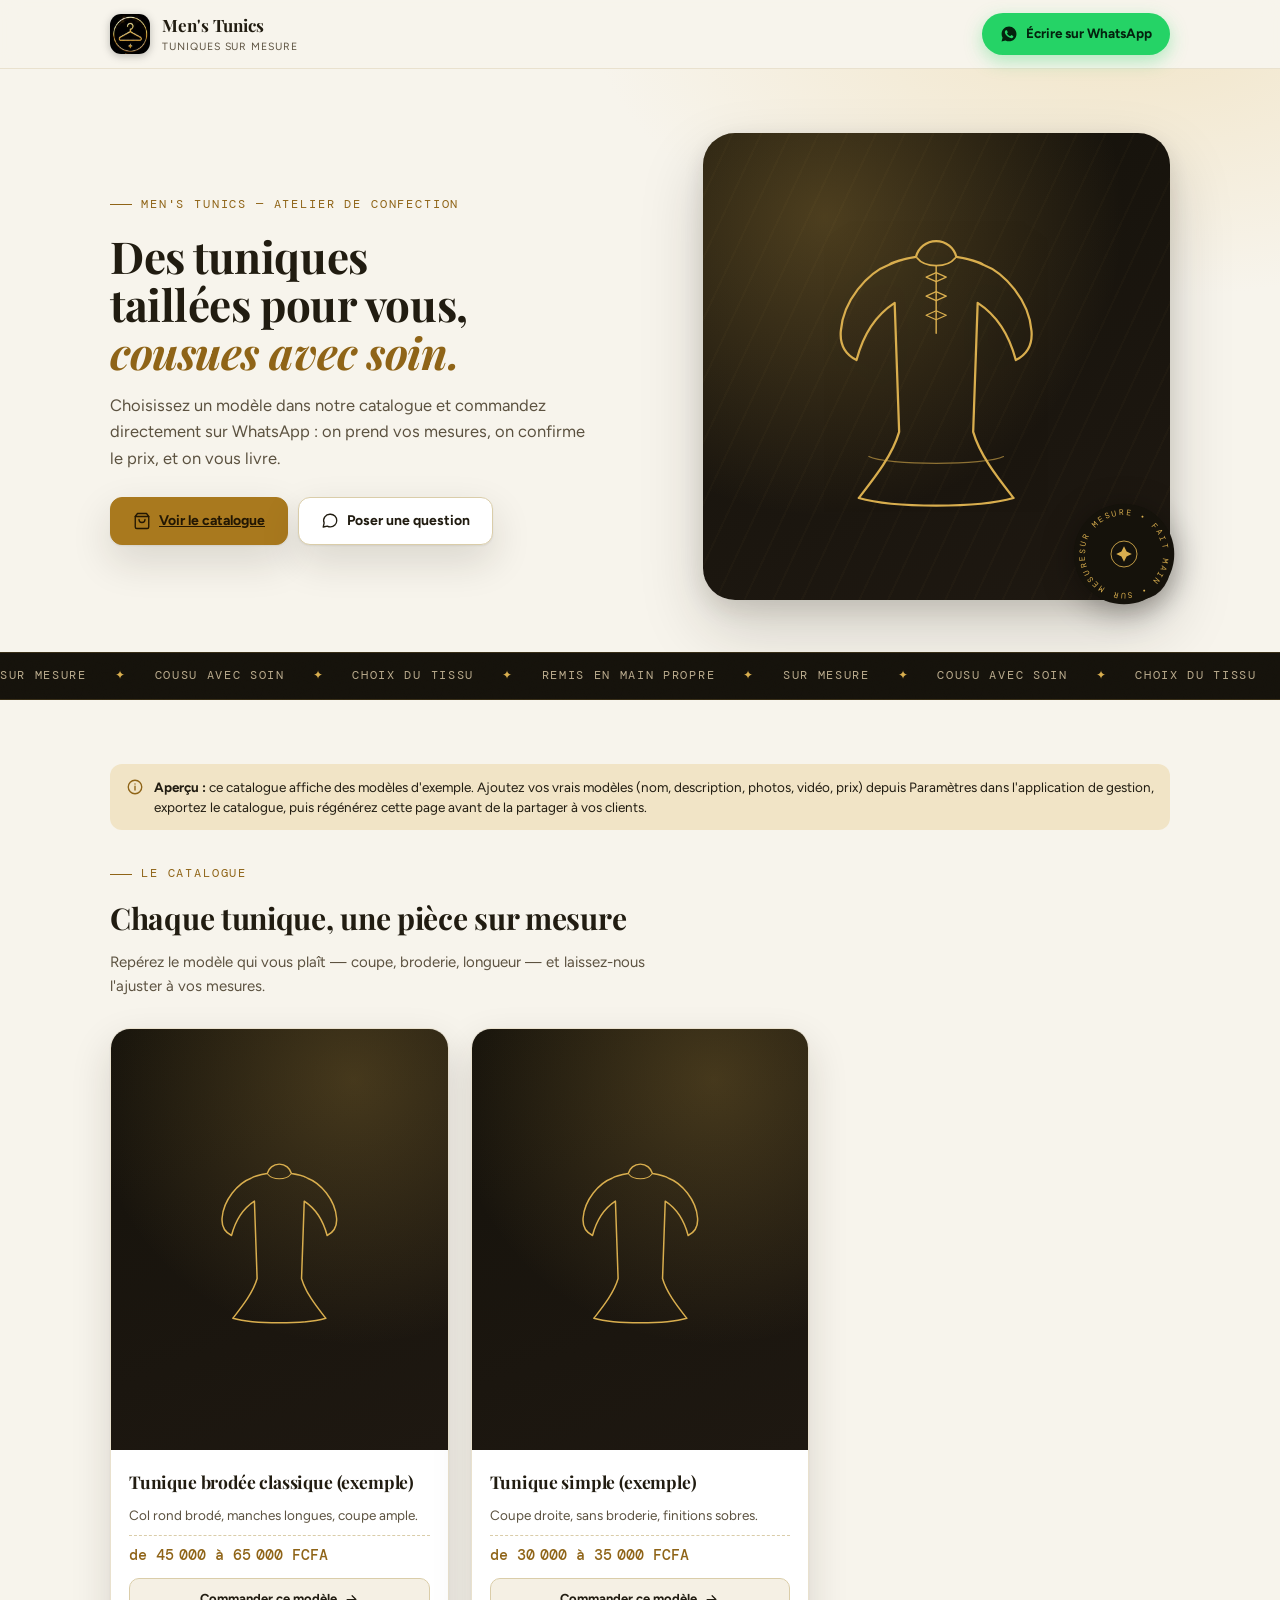
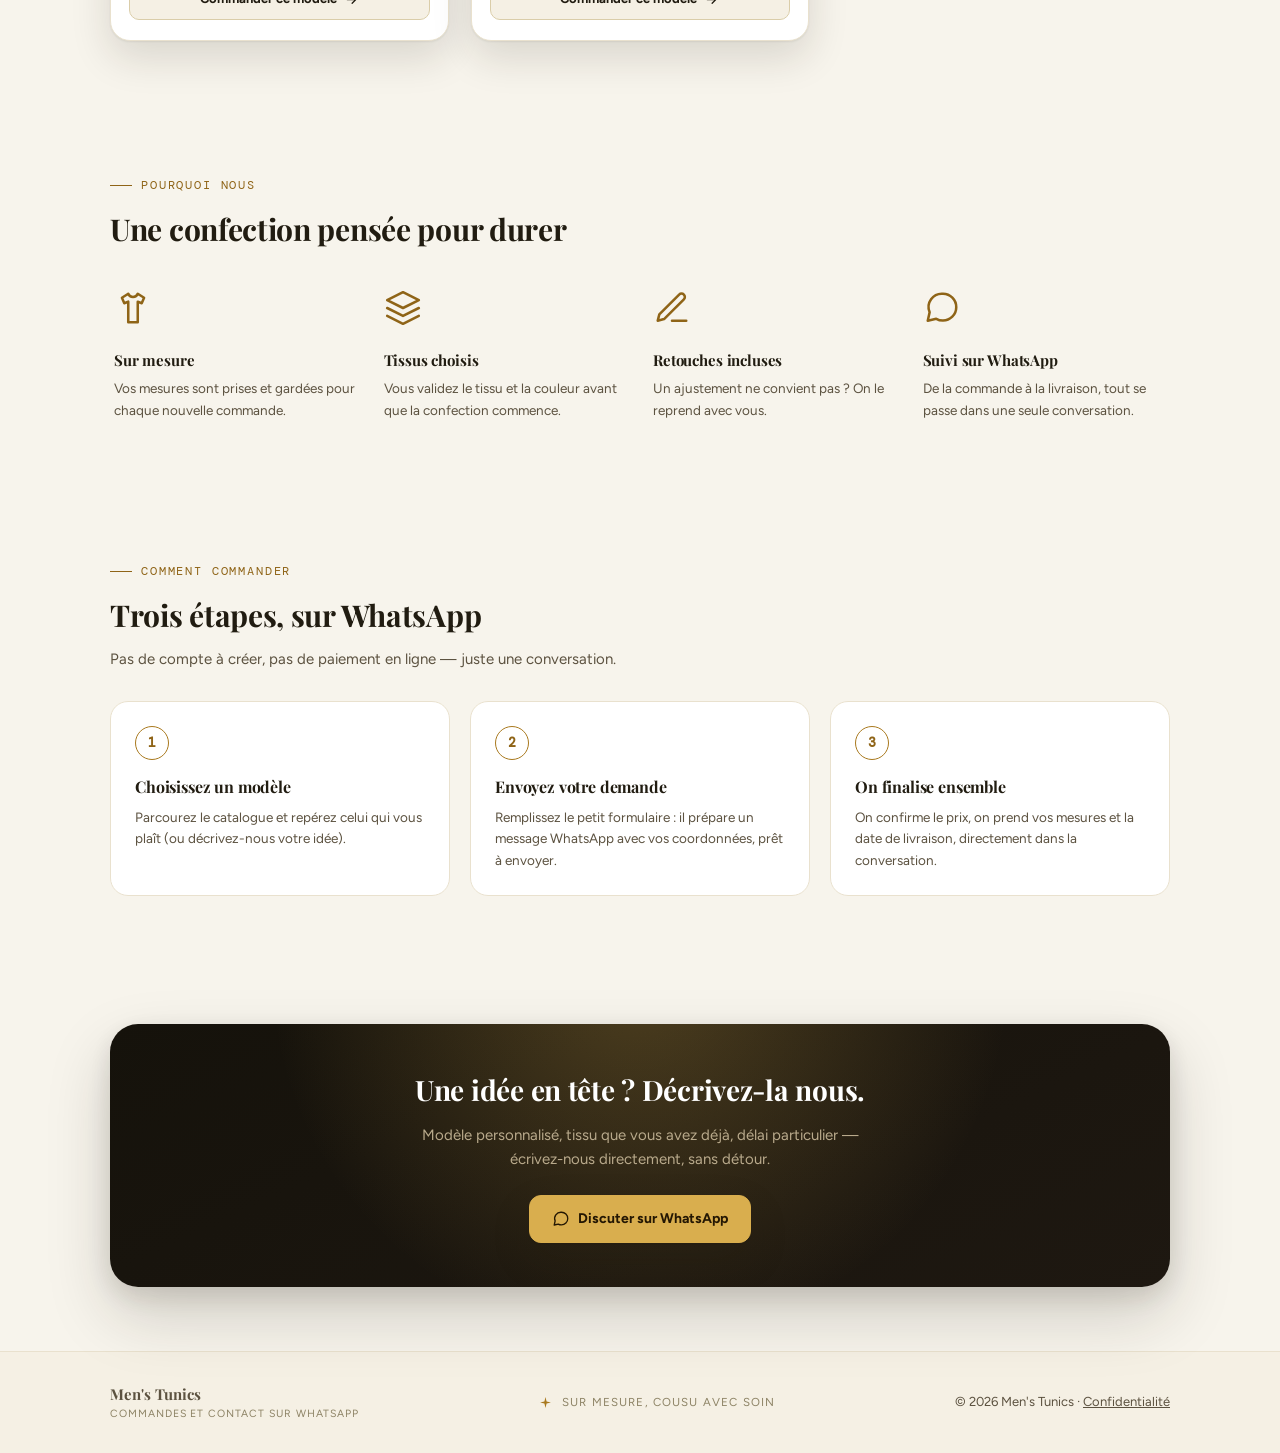
==== index.html @ 05b3367c "Add files via upload" ====
<!doctype html>
<html lang="fr">
<head>
<meta charset="utf-8">
<meta name="viewport" content="width=device-width,initial-scale=1,viewport-fit=cover">
<meta name="color-scheme" content="light dark">
<title>Boutique Men's Tunics</title>
<meta name="description" content="Catalogue de tuniques sur mesure — commandez directement sur WhatsApp.">
<link rel="icon" href="logo.png">
<link rel="preconnect" href="https://fonts.googleapis.com">
<link rel="preconnect" href="https://fonts.gstatic.com" crossorigin>
<link rel="stylesheet" href="https://fonts.googleapis.com/css2?family=DM+Mono:wght@400;500&family=Figtree:wght@400;500;600;700&family=Playfair+Display:ital,wght@0,600;0,700;1,600&display=swap">
<meta name="theme-color" content="#15120B">
<style>
:root{
  --bg:#F7F4EC; --surface:#FFFFFF; --surface-2:#F5F0E4; --ink:#211C11; --ink-2:#5C5240; --ink-3:#8C8264;
  --line:#E9E1CE; --line-2:#DACDA9;
  --dark:#15120B; --dark-2:#1E1811; --dark-ink:#B9AA8C; --dark-strong:#FFFFFF;
  --accent:#A9791E; --accent-hover:#8F6417; --on-accent:#231703; --accent-soft:#F1E4C6; --gold:#D9AE4E;
  --good-bg:#E5F4E5; --good-ink:#116b11;
  --wa:#25D366; --wa-ink:#0b3d17;
  --shadow:0 1px 2px rgba(33,28,17,.07),0 16px 40px rgba(33,28,17,.14);
  --shadow-lg:0 8px 24px rgba(33,28,17,.12),0 28px 64px rgba(33,28,17,.18);
  --scrim:rgba(21,18,11,.55);
  --mono:"DM Mono",ui-monospace,SFMono-Regular,Menlo,Consolas,monospace;
  --serif:"Playfair Display",Georgia,"Times New Roman",serif;
  color-scheme:light;
}
@media (prefers-color-scheme:dark){
  :root:not([data-theme="light"]){
    --bg:#14110A; --surface:#1E1910; --surface-2:#261F13; --ink:#F5EFDF; --ink-2:#C9BEA0; --ink-3:#948A6A;
    --line:#342B18; --line-2:#453A20; --dark-2:#0E0B06;
    --accent:#D9AE4E; --accent-hover:#E6BE66; --on-accent:#241703; --accent-soft:rgba(217,174,78,.16);
    --good-bg:rgba(17,163,17,.18); --good-ink:#7fdc7f;
    --shadow:0 1px 2px rgba(0,0,0,.4),0 16px 40px rgba(0,0,0,.5);
    --shadow-lg:0 8px 24px rgba(0,0,0,.45),0 32px 72px rgba(0,0,0,.6);
    --scrim:rgba(4,3,1,.66);
    color-scheme:dark;
  }
}
:root[data-theme="dark"]{
  --bg:#14110A; --surface:#1E1910; --surface-2:#261F13; --ink:#F5EFDF; --ink-2:#C9BEA0; --ink-3:#948A6A;
  --line:#342B18; --line-2:#453A20; --dark-2:#0E0B06;
  --accent:#D9AE4E; --accent-hover:#E6BE66; --on-accent:#241703; --accent-soft:rgba(217,174,78,.16);
  --good-bg:rgba(17,163,17,.18); --good-ink:#7fdc7f;
  --shadow:0 1px 2px rgba(0,0,0,.4),0 16px 40px rgba(0,0,0,.5);
  --shadow-lg:0 8px 24px rgba(0,0,0,.45),0 32px 72px rgba(0,0,0,.6);
  --scrim:rgba(4,3,1,.66);
  color-scheme:dark;
}
*{box-sizing:border-box}
html{scroll-behavior:smooth}
body{margin:0;background:var(--bg);color:var(--ink);font:400 15px/1.6 "Figtree",system-ui,-apple-system,"Segoe UI",sans-serif;-webkit-font-smoothing:antialiased;position:relative}
h1,h2,h3{font-family:var(--serif);text-wrap:balance;margin:0;letter-spacing:-.01em}
p{margin:0}
em{font-style:italic;color:var(--accent-hover)}
.num{font-variant-numeric:tabular-nums}
button{font:inherit;cursor:pointer;color:inherit}
img{max-width:100%;display:block}
a{color:inherit}
:focus-visible{outline:2px solid var(--accent);outline-offset:2px}
::selection{background:var(--accent);color:var(--on-accent)}
@media (prefers-reduced-motion:reduce){*{animation:none!important;transition:none!important}}

/* fine paper grain, very subtle, over the whole page */
body::before{
  content:"";position:fixed;inset:0;z-index:1;pointer-events:none;opacity:.035;mix-blend-mode:overlay;
  background-image:url("data:image/svg+xml,%3Csvg xmlns='http://www.w3.org/2000/svg' width='180' height='180'%3E%3Cfilter id='n'%3E%3CfeTurbulence type='fractalNoise' baseFrequency='0.9' numOctaves='2' stitchTiles='stitch'/%3E%3C/filter%3E%3Crect width='100%25' height='100%25' filter='url(%23n)'/%3E%3C/svg%3E");
}

.wrap{max-width:1100px;margin:0 auto;padding-inline:20px;position:relative;z-index:2}

.reveal{opacity:0;transform:translateY(18px);transition:opacity .7s cubic-bezier(.16,.8,.3,1),transform .7s cubic-bezier(.16,.8,.3,1)}
.reveal.is-visible{opacity:1;transform:none}
.reveal-stagger.is-visible>*{transition-delay:calc(var(--i,0) * 70ms)}

/* ---------- header ---------- */
.topbar{position:sticky;top:env(safe-area-inset-top,0px);z-index:30;background:color-mix(in srgb,var(--bg) 86%,transparent);backdrop-filter:blur(10px);border-bottom:1px solid var(--line)}
.topbar .wrap{display:flex;align-items:center;justify-content:space-between;gap:12px;padding-block:12px}
.brand{display:flex;align-items:center;gap:12px;min-width:0}
.brand img{width:40px;height:40px;border-radius:11px;flex:none;box-shadow:0 2px 8px rgba(0,0,0,.25)}
.brand b{display:block;font-family:var(--serif);font-size:17px;font-weight:700}
.brand small{display:block;font-size:10.5px;color:var(--ink-2);letter-spacing:.09em;text-transform:uppercase}
.btn-wa{display:inline-flex;align-items:center;gap:8px;height:42px;padding:0 18px;border-radius:999px;border:0;background:var(--wa);color:#04220e;font-weight:700;font-size:13.5px;white-space:nowrap;box-shadow:0 6px 18px rgba(37,211,102,.35);transition:transform .18s,box-shadow .18s}
.btn-wa:hover{transform:translateY(-1px);box-shadow:0 10px 22px rgba(37,211,102,.42)}
.btn-wa:active{transform:translateY(0)}
.btn-wa svg{width:18px;height:18px;flex:none}

/* ---------- hero ---------- */
.hero{position:relative;padding:64px 0 52px;overflow:hidden;background:radial-gradient(ellipse 900px 500px at 88% -12%,var(--accent-soft),transparent 60%)}
.hero .wrap{display:grid;grid-template-columns:minmax(0,1.08fr) minmax(0,.92fr);gap:44px;align-items:center}
.eyebrow{display:inline-flex;align-items:center;gap:9px;font-family:var(--mono);font-size:11.5px;letter-spacing:.16em;text-transform:uppercase;color:var(--accent-hover);margin-bottom:18px}
.eyebrow::before{content:"";width:22px;height:1px;background:var(--accent-hover)}
.hero h1{font-size:44px;font-weight:700;line-height:1.09}
.hero p.lede{margin-top:16px;font-size:16.5px;color:var(--ink-2);max-width:44ch}
.hero .cta{display:flex;gap:10px;flex-wrap:wrap;margin-top:26px}
.btn{display:inline-flex;align-items:center;gap:8px;height:48px;padding:0 22px;border-radius:12px;border:1px solid var(--line-2);background:var(--surface);font-weight:700;font-size:14px;box-shadow:var(--shadow);transition:transform .18s,box-shadow .18s,background .18s,border-color .18s}
.btn.primary{background:var(--accent);border-color:var(--accent);color:var(--on-accent)}
.btn.primary:hover{background:var(--accent-hover);border-color:var(--accent-hover);transform:translateY(-2px);box-shadow:var(--shadow-lg)}
.btn:hover{background:var(--surface-2);transform:translateY(-2px)}
.btn:active{transform:translateY(0)}

.hero-stage{position:relative;aspect-ratio:1/1;display:grid;place-items:center}
.hero-art{position:absolute;inset:0;border-radius:32px;background:linear-gradient(160deg,var(--dark),var(--dark-2));display:grid;place-items:center;box-shadow:var(--shadow-lg);overflow:hidden}
.hero-art::before{content:"";position:absolute;inset:0;background:radial-gradient(circle at 26% 18%,rgba(217,174,78,.28),transparent 58%)}
.hero-art::after{content:"";position:absolute;inset:0;opacity:.5;background-image:repeating-linear-gradient(115deg,rgba(217,174,78,.05) 0 2px,transparent 2px 26px)}
.tunic-art{width:48%;position:relative;color:var(--gold);animation:bob 6s ease-in-out infinite}
.tunic-art .tunic-body{filter:drop-shadow(0 10px 28px rgba(0,0,0,.5))}
@keyframes bob{0%,100%{transform:translateY(0)}50%{transform:translateY(-10px)}}
.badge-seal{position:absolute;right:-6px;bottom:-6px;width:104px;height:104px;color:var(--gold);filter:drop-shadow(0 6px 16px rgba(0,0,0,.35))}
.badge-seal .badge-spin{transform-origin:60px 60px;animation:spin 20s linear infinite}
@keyframes spin{to{transform:rotate(360deg)}}
.badge-seal .badge-disc{fill:var(--dark)}

/* ---------- marquee ---------- */
.marquee{background:var(--dark);color:var(--dark-ink);overflow:hidden;border-block:1px solid rgba(217,174,78,.18)}
.marquee-track{display:flex;width:max-content;gap:0;animation:marquee 26s linear infinite}
.marquee-track span{display:inline-flex;align-items:center;gap:14px;padding:13px 0;font-family:var(--mono);font-size:12px;letter-spacing:.14em;text-transform:uppercase;white-space:nowrap;padding-right:28px}
.marquee-track span.dot{color:var(--gold);padding-right:28px}
@keyframes marquee{from{transform:translateX(0)}to{transform:translateX(-50%)}}

/* ---------- banner ---------- */
.banner{display:flex;gap:10px;align-items:flex-start;padding:13px 16px;border-radius:12px;background:var(--accent-soft);font-size:13.5px;line-height:1.5;margin:0 0 28px}
.banner svg{flex:none;width:18px;height:18px;margin-top:1px;color:var(--accent-hover)}

/* ---------- section heads ---------- */
.section{padding:64px 0;position:relative}
.section-h{margin-bottom:30px;max-width:56ch}
.section-h .eyebrow{margin-bottom:10px}
.section-h h2{font-size:30px}
.section-h p{color:var(--ink-2);margin-top:8px;font-size:15px}

/* ---------- catalogue ---------- */
.grid{display:grid;grid-template-columns:repeat(auto-fill,minmax(258px,1fr));gap:22px}
.card{background:var(--surface);border:1px solid var(--line);border-radius:20px;overflow:hidden;display:flex;flex-direction:column;box-shadow:var(--shadow);transition:transform .28s cubic-bezier(.16,.8,.3,1),box-shadow .28s}
.card:hover{transform:translateY(-5px);box-shadow:var(--shadow-lg)}
.card .ph{aspect-ratio:4/5;background:linear-gradient(160deg,var(--dark),var(--dark-2));display:grid;place-items:center;position:relative;overflow:hidden}
.card .ph::before{content:"";position:absolute;inset:0;background:radial-gradient(circle at 72% 12%,rgba(217,174,78,.24),transparent 60%)}
.card .ph svg{width:40%;position:relative;color:var(--gold);transition:transform .4s cubic-bezier(.16,.8,.3,1)}
.card:hover .ph svg{transform:scale(1.06) translateY(-3px)}
.card .ph img.real{width:100%;height:100%;object-fit:cover;transition:transform .5s cubic-bezier(.16,.8,.3,1)}
.card:hover .ph img.real{transform:scale(1.045)}
.card .body{padding:18px 18px 20px;display:flex;flex-direction:column;gap:9px;flex:1}
.card h3{font-size:17.5px}
.card p.desc{color:var(--ink-2);font-size:13.5px;flex:1}
.card .price{font-family:var(--mono);font-weight:500;font-size:14.5px;color:var(--accent-hover);padding-top:8px;border-top:1px dashed var(--line-2)}
.card .order{margin-top:2px;height:42px;border-radius:10px;border:1px solid var(--line-2);background:var(--surface-2);font-weight:700;font-size:13px;display:flex;align-items:center;justify-content:center;gap:7px;transition:background .18s,border-color .18s,color .18s}
.card .order:hover{background:var(--accent);border-color:var(--accent);color:var(--on-accent)}
.card .order svg{width:15px;height:15px;transition:transform .18s}
.card .order:hover svg{transform:translateX(2px)}
.card .ph[data-act="lightbox"]{cursor:zoom-in}
.ph-badge{position:absolute;top:10px;right:10px;background:rgba(21,18,11,.62);color:#fff;font:600 11.5px/1 var(--mono);padding:5px 8px;border-radius:20px;backdrop-filter:blur(2px)}
.ph-play{position:absolute;inset:0;display:grid;place-items:center}
.ph-play i{width:46px;height:46px;border-radius:50%;background:rgba(21,18,11,.55);backdrop-filter:blur(2px);display:grid;place-items:center;transition:transform .22s,background .22s}
.card:hover .ph-play i{transform:scale(1.08);background:var(--accent)}
.ph-play svg{width:18px;height:18px;color:#fff;margin-left:2px}
.ph-play.corner{inset:auto 10px 10px auto}
.ph-play.corner i{width:30px;height:30px}
.ph-play.corner svg{width:13px;height:13px;margin-left:1px}

/* ---------- vitrine (lightbox photos/vidéo) ---------- */
.modal.lightbox{width:min(640px,100%);padding:16px;background:var(--dark)}
.lightbox-stage{aspect-ratio:4/3;border-radius:14px;overflow:hidden;background:#000;display:grid;place-items:center}
.lightbox-stage img,.lightbox-stage video{width:100%;height:100%;object-fit:contain;background:#000}
.lightbox .icon-x{background:rgba(255,255,255,.12);color:#fff}
.lightbox .icon-x:hover{background:rgba(255,255,255,.22)}
.lightbox-nav{display:flex;align-items:center;justify-content:center;gap:16px;margin-top:12px}
.lightbox-nav button{width:36px;height:36px;border-radius:50%;border:1px solid rgba(255,255,255,.25);background:rgba(255,255,255,.08);color:#fff;display:grid;place-items:center;flex:none}
.lightbox-nav button:hover{background:rgba(255,255,255,.18)}
.lightbox-nav svg{width:16px;height:16px}
.lightbox-dots{display:flex;gap:6px}
.lightbox-dots i{width:6px;height:6px;border-radius:50%;background:rgba(255,255,255,.35)}
.lightbox-dots i.on{background:var(--gold)}

/* ---------- features ---------- */
.features{display:grid;grid-template-columns:repeat(4,minmax(0,1fr));gap:18px}
.feature{padding:6px 4px}
.feature .ic{width:38px;height:38px;color:var(--accent-hover);margin-bottom:14px}
.feature h3{font-size:15px;margin-bottom:6px}
.feature p{color:var(--ink-2);font-size:13.5px}

/* ---------- how it works ---------- */
.steps{display:grid;grid-template-columns:repeat(3,minmax(0,1fr));gap:20px;position:relative}
.step{background:var(--surface);border:1px solid var(--line);border-radius:18px;padding:24px;position:relative;transition:transform .25s,box-shadow .25s}
.step:hover{transform:translateY(-4px);box-shadow:var(--shadow-lg)}
.step b.n{display:inline-flex;align-items:center;justify-content:center;width:34px;height:34px;border-radius:50%;border:1.5px solid var(--accent);color:var(--accent-hover);font-weight:700;font-family:var(--mono);font-size:13px;margin-bottom:14px}
.step h3{font-size:16px;margin-bottom:7px}
.step p{color:var(--ink-2);font-size:13.5px}

/* ---------- CTA band ---------- */
.cta-band{border-radius:28px;background:linear-gradient(155deg,var(--dark),var(--dark-2));color:var(--dark-strong);padding:44px 36px;text-align:center;position:relative;overflow:hidden;box-shadow:var(--shadow-lg)}
.cta-band::before{content:"";position:absolute;inset:0;background:radial-gradient(circle at 50% -20%,rgba(217,174,78,.28),transparent 60%)}
.cta-band>*{position:relative}
.cta-band h2{color:#fff;font-size:28px}
.cta-band p{color:var(--dark-ink);margin-top:10px;max-width:48ch;margin-inline:auto}
.cta-band .cta{display:flex;justify-content:center;margin-top:24px}
.cta-band .btn.primary{background:var(--gold);border-color:var(--gold);color:#241703}

/* ---------- footer ---------- */
footer{border-top:1px solid var(--line);padding:30px 0 calc(30px + env(safe-area-inset-bottom,0px));background:var(--surface-2)}
footer .wrap{display:flex;justify-content:space-between;align-items:center;gap:14px;flex-wrap:wrap;font-size:13px;color:var(--ink-2)}
footer .brand small{color:var(--ink-3)}
.rule-mark{display:flex;align-items:center;gap:10px;color:var(--ink-3);font-size:11.5px;letter-spacing:.1em;text-transform:uppercase}
.rule-mark svg{width:13px;height:13px;color:var(--accent)}

/* ---------- floating WhatsApp fab ---------- */
.fab{position:fixed;right:18px;bottom:calc(18px + env(safe-area-inset-bottom,0px));z-index:40;display:inline-flex;align-items:center;gap:9px;height:52px;padding:0 18px 0 16px;border-radius:999px;border:0;background:var(--wa);color:#04220e;font-weight:700;font-size:13.5px;box-shadow:0 10px 28px rgba(37,211,102,.4);opacity:0;transform:translateY(14px) scale(.94);pointer-events:none;transition:opacity .3s,transform .3s}
.fab.show{opacity:1;transform:none;pointer-events:auto}
.fab svg{width:22px;height:22px;flex:none}
.fab .fab-ring{position:absolute;inset:0;border-radius:999px;border:2px solid var(--wa);animation:ring 2.2s ease-out infinite}
@keyframes ring{0%{opacity:.6;transform:scale(1)}100%{opacity:0;transform:scale(1.35)}}

/* ---------- modal (commande) ---------- */
.scrim{position:fixed;inset:0;background:var(--scrim);z-index:50;animation:fade .18s ease-out}
.modal-wrap{position:fixed;inset:0;z-index:51;display:grid;place-items:center;padding:16px}
.modal{width:min(480px,100%);max-height:calc(100dvh - 32px);overflow:auto;background:var(--surface);border-radius:22px;box-shadow:var(--shadow-lg);padding:26px;position:relative;animation:pop .2s cubic-bezier(.16,.8,.3,1)}
@keyframes fade{from{opacity:0}to{opacity:1}}
@keyframes pop{from{opacity:0;transform:translateY(10px) scale(.98)}to{opacity:1;transform:none}}
.modal h2{font-size:21px;margin-bottom:5px}
.modal p.sub{color:var(--ink-2);font-size:13.5px;margin-bottom:18px}
.fld{display:flex;flex-direction:column;gap:6px;margin-bottom:14px}
.fld span{font-weight:600;font-size:12.5px;color:var(--ink-2)}
.fld input,.fld select,.fld textarea{height:44px;padding:0 13px;border:1px solid var(--line-2);border-radius:10px;background:var(--bg);color:var(--ink);font:inherit}
.fld textarea{height:auto;min-height:76px;padding:10px 13px;resize:vertical}
.fld input:focus,.fld select:focus,.fld textarea:focus{outline:2px solid var(--accent);outline-offset:0;border-color:var(--accent)}
.modal .r{display:flex;justify-content:flex-end;gap:10px;margin-top:8px}
.icon-x{width:36px;height:36px;border-radius:9px;border:0;background:none;display:grid;place-items:center;color:var(--ink-2);position:absolute;top:14px;right:14px}
.icon-x:hover{background:var(--surface-2)}

@media (max-width:820px){
  .hero .wrap{grid-template-columns:1fr}
  .hero-stage{width:100%;max-width:300px;margin:0 auto}
  .steps{grid-template-columns:1fr}
  .features{grid-template-columns:repeat(2,minmax(0,1fr))}
  .cta-band{padding:36px 22px}
}
@media (max-width:520px){
  .hero{padding:44px 0 36px}
  .hero h1{font-size:32px}
  .brand small{display:none}
  .section{padding:48px 0}
  .cta-band h2{font-size:24px}
}
</style>
</head>
<body>

<div class="topbar"><div class="wrap">
  <div class="brand"><img src="logo.png" alt=""><div><b>Men's Tunics</b><small>Tuniques sur mesure</small></div></div>
  <button class="btn-wa" data-act="wa-general"><svg viewBox="0 0 24 24" fill="currentColor" aria-hidden="true"><path d="M12.04 2C6.58 2 2.13 6.45 2.13 11.91c0 1.75.46 3.45 1.32 4.95L2 22l5.29-1.39a9.9 9.9 0 0 0 4.75 1.21h.01c5.46 0 9.91-4.45 9.91-9.91 0-2.65-1.03-5.14-2.9-7.01A9.82 9.82 0 0 0 12.04 2Zm5.8 14.1c-.24.68-1.4 1.32-1.93 1.4-.5.08-1.1.11-1.78-.11-.41-.13-.94-.31-1.61-.6-2.85-1.23-4.7-4.1-4.85-4.29-.14-.19-1.16-1.54-1.16-2.93s.72-2.08.98-2.36c.25-.28.55-.35.74-.35h.53c.17 0 .4-.06.62.48.24.58.8 2 .87 2.14.07.15.12.32.02.51-.09.19-.14.31-.28.48-.14.16-.29.36-.42.48-.14.13-.28.28-.12.55.16.28.72 1.19 1.55 1.93 1.06.95 1.96 1.24 2.24 1.38.28.14.44.12.6-.07.17-.19.7-.81.89-1.09.19-.28.37-.23.62-.14.25.09 1.6.75 1.87.89.28.14.46.21.53.32.07.12.07.68-.17 1.36Z"/></svg><span>Écrire sur WhatsApp</span></button>
</div></div>

<section class="hero"><div class="wrap">
  <div>
    <span class="eyebrow">Men's Tunics — Atelier de confection</span>
    <h1>Des tuniques taillées pour vous,<br><em>cousues avec soin.</em></h1>
    <p class="lede">Choisissez un modèle dans notre catalogue et commandez directement sur WhatsApp : on prend vos mesures, on confirme le prix, et on vous livre.</p>
    <div class="cta">
      <a class="btn primary" href="#catalogue"><svg width="18" height="18" viewBox="0 0 24 24" fill="none" stroke="currentColor" stroke-width="1.8" stroke-linecap="round" stroke-linejoin="round" aria-hidden="true"><path d="M6 2 3 6v14a2 2 0 0 0 2 2h14a2 2 0 0 0 2-2V6l-3-4Z"/><path d="M3 6h18"/><path d="M16 10a4 4 0 0 1-8 0"/></svg>Voir le catalogue</a>
      <button class="btn" data-act="wa-general"><svg width="18" height="18" viewBox="0 0 24 24" fill="none" stroke="currentColor" stroke-width="1.8" stroke-linecap="round" stroke-linejoin="round" aria-hidden="true"><path d="M21 11.5a8.38 8.38 0 0 1-8.5 8.38 8.5 8.5 0 0 1-4.13-1.07L3 20l1.19-5.37A8.4 8.4 0 0 1 12.5 3a8.38 8.38 0 0 1 8.5 8.5Z"/></svg>Poser une question</button>
    </div>
  </div>
  <div class="hero-stage">
    <div class="hero-art">
      <svg class="tunic-art" viewBox="0 0 200 260" aria-hidden="true">
        <path class="tunic-body" fill="none" stroke="currentColor" stroke-width="2" stroke-linejoin="round" stroke-linecap="round" d="M100 18
          C 91 18 84 24 82 32
          C 64 35 58 39 58 39
          C 39 46 17 71 15 98
          C 14 110 19 119 29 124
          C 35 101 46 84 63 73
          L 67 188
          C 61 209 45 229 31 247
          C 62 256 138 256 169 247
          C 155 229 139 209 133 188
          L 137 73
          C 154 84 165 101 171 124
          C 181 119 186 110 185 98
          C 183 71 161 46 142 39
          C 142 39 136 35 118 32
          C 116 24 109 18 100 18 Z"/>
        <path fill="none" stroke="currentColor" stroke-width="1.6" stroke-linecap="round" d="M83 33 C 90 42 110 42 117 33"/>
        <path stroke="currentColor" stroke-width="1.3" stroke-linecap="round" d="M100 40 L100 100"/>
        <g stroke="currentColor" stroke-width="1.1" stroke-linecap="round" stroke-linejoin="round" fill="none">
          <path d="M91 50 L100 46 L109 50 L100 54 Z"/>
          <path d="M91 67 L100 63 L109 67 L100 71 Z"/>
          <path d="M91 84 L100 80 L109 84 L100 88 Z"/>
        </g>
        <path fill="none" stroke="currentColor" stroke-width="1.1" stroke-linecap="round" d="M40 210 C 55 218 145 218 160 210" opacity=".6"/>
      </svg>
    </div>
    <svg class="badge-seal" viewBox="0 0 120 120" aria-hidden="true">
      <defs><path id="badge-circle" d="M60,60 m-45,0 a45,45 0 1,1 90,0 a45,45 0 1,1 -90,0"/></defs>
      <circle class="badge-disc" cx="60" cy="60" r="58"/>
      <g class="badge-spin">
        <text font-family="'DM Mono',monospace" font-size="9.3" letter-spacing="2.3" fill="currentColor">
          <textPath href="#badge-circle" startOffset="0%">SUR MESURE • FAIT MAIN • SUR MESURE • FAIT MAIN •</textPath>
        </text>
      </g>
      <circle cx="60" cy="60" r="15" fill="none" stroke="currentColor" stroke-width="1"/>
      <path d="M60 51 L63 57 L69 60 L63 63 L60 69 L57 63 L51 60 L57 57 Z" fill="currentColor"/>
    </svg>
  </div>
</div></section>

<div class="marquee" aria-hidden="true"><div class="marquee-track">
  <span>Sur mesure</span><span class="dot">✦</span><span>Cousu avec soin</span><span class="dot">✦</span><span>Choix du tissu</span><span class="dot">✦</span><span>Remis en main propre</span><span class="dot">✦</span>
  <span>Sur mesure</span><span class="dot">✦</span><span>Cousu avec soin</span><span class="dot">✦</span><span>Choix du tissu</span><span class="dot">✦</span><span>Remis en main propre</span><span class="dot">✦</span>
</div></div>

<section class="section" id="catalogue"><div class="wrap">
  <div id="example-banner"></div>
  <div class="section-h reveal"><span class="eyebrow">Le catalogue</span><h2>Chaque tunique, une pièce sur mesure</h2><p>Repérez le modèle qui vous plaît — coupe, broderie, longueur — et laissez-nous l'ajuster à vos mesures.</p></div>
  <div class="grid reveal-stagger reveal" id="grid"></div>
</div></section>

<section class="section"><div class="wrap">
  <div class="section-h reveal"><span class="eyebrow">Pourquoi nous</span><h2>Une confection pensée pour durer</h2></div>
  <div class="features reveal-stagger reveal">
    <div class="feature" style="--i:0"><svg class="ic" viewBox="0 0 24 24" fill="none" stroke="currentColor" stroke-width="1.6" stroke-linecap="round" stroke-linejoin="round"><path d="M9 3 5 5.5 6.5 9 9 8v13h6V8l2.5 1L19 5.5 15 3a3.2 3.2 0 0 1-6 0Z"/></svg><h3>Sur mesure</h3><p>Vos mesures sont prises et gardées pour chaque nouvelle commande.</p></div>
    <div class="feature" style="--i:1"><svg class="ic" viewBox="0 0 24 24" fill="none" stroke="currentColor" stroke-width="1.6" stroke-linecap="round" stroke-linejoin="round"><path d="M12 2 2 7l10 5 10-5-10-5Z"/><path d="M2 17l10 5 10-5M2 12l10 5 10-5"/></svg><h3>Tissus choisis</h3><p>Vous validez le tissu et la couleur avant que la confection commence.</p></div>
    <div class="feature" style="--i:2"><svg class="ic" viewBox="0 0 24 24" fill="none" stroke="currentColor" stroke-width="1.6" stroke-linecap="round" stroke-linejoin="round"><path d="M12 20h9M16.5 3.5a2.121 2.121 0 0 1 3 3L7 19l-4 1 1-4Z"/></svg><h3>Retouches incluses</h3><p>Un ajustement ne convient pas ? On le reprend avec vous.</p></div>
    <div class="feature" style="--i:3"><svg class="ic" viewBox="0 0 24 24" fill="none" stroke="currentColor" stroke-width="1.6" stroke-linecap="round" stroke-linejoin="round"><path d="M21 11.5a8.38 8.38 0 0 1-8.5 8.38 8.5 8.5 0 0 1-4.13-1.07L3 20l1.19-5.37A8.4 8.4 0 0 1 12.5 3a8.38 8.38 0 0 1 8.5 8.5Z"/></svg><h3>Suivi sur WhatsApp</h3><p>De la commande à la livraison, tout se passe dans une seule conversation.</p></div>
  </div>
</div></section>

<section class="section"><div class="wrap">
  <div class="section-h reveal"><span class="eyebrow">Comment commander</span><h2>Trois étapes, sur WhatsApp</h2><p>Pas de compte à créer, pas de paiement en ligne — juste une conversation.</p></div>
  <div class="steps reveal-stagger reveal">
    <div class="step" style="--i:0"><b class="n">1</b><h3>Choisissez un modèle</h3><p>Parcourez le catalogue et repérez celui qui vous plaît (ou décrivez-nous votre idée).</p></div>
    <div class="step" style="--i:1"><b class="n">2</b><h3>Envoyez votre demande</h3><p>Remplissez le petit formulaire : il prépare un message WhatsApp avec vos coordonnées, prêt à envoyer.</p></div>
    <div class="step" style="--i:2"><b class="n">3</b><h3>On finalise ensemble</h3><p>On confirme le prix, on prend vos mesures et la date de livraison, directement dans la conversation.</p></div>
  </div>
</div></section>

<section class="section"><div class="wrap">
  <div class="cta-band reveal">
    <h2>Une idée en tête ? Décrivez-la nous.</h2>
    <p>Modèle personnalisé, tissu que vous avez déjà, délai particulier — écrivez-nous directement, sans détour.</p>
    <div class="cta"><button class="btn primary" data-act="wa-general"><svg width="18" height="18" viewBox="0 0 24 24" fill="none" stroke="currentColor" stroke-width="1.8" stroke-linecap="round" stroke-linejoin="round" aria-hidden="true"><path d="M21 11.5a8.38 8.38 0 0 1-8.5 8.38 8.5 8.5 0 0 1-4.13-1.07L3 20l1.19-5.37A8.4 8.4 0 0 1 12.5 3a8.38 8.38 0 0 1 8.5 8.5Z"/></svg>Discuter sur WhatsApp</button></div>
  </div>
</div></section>

<footer><div class="wrap">
  <div class="brand"><div><b style="font-family:var(--serif);font-size:15px">Men's Tunics</b><small>Commandes et contact sur WhatsApp</small></div></div>
  <span class="rule-mark"><svg viewBox="0 0 24 24" fill="currentColor" aria-hidden="true"><path d="M12 2 14 10 22 12 14 14 12 22 10 14 2 12 10 10Z"/></svg>Sur mesure, cousu avec soin</span>
  <span>© <span id="year"></span> Men's Tunics · <a href="privacy.html">Confidentialité</a></span>
</div></footer>

<button class="fab" id="fab" data-act="wa-general" aria-label="Écrire sur WhatsApp">
  <span class="fab-ring" aria-hidden="true"></span>
  <svg viewBox="0 0 24 24" fill="currentColor" aria-hidden="true"><path d="M12.04 2C6.58 2 2.13 6.45 2.13 11.91c0 1.75.46 3.45 1.32 4.95L2 22l5.29-1.39a9.9 9.9 0 0 0 4.75 1.21h.01c5.46 0 9.91-4.45 9.91-9.91 0-2.65-1.03-5.14-2.9-7.01A9.82 9.82 0 0 0 12.04 2Zm5.8 14.1c-.24.68-1.4 1.32-1.93 1.4-.5.08-1.1.11-1.78-.11-.41-.13-.94-.31-1.61-.6-2.85-1.23-4.7-4.1-4.85-4.29-.14-.19-1.16-1.54-1.16-2.93s.72-2.08.98-2.36c.25-.28.55-.35.74-.35h.53c.17 0 .4-.06.62.48.24.58.8 2 .87 2.14.07.15.12.32.02.51-.09.19-.14.31-.28.48-.14.16-.29.36-.42.48-.14.13-.28.28-.12.55.16.28.72 1.19 1.55 1.93 1.06.95 1.96 1.24 2.24 1.38.28.14.44.12.6-.07.17-.19.7-.81.89-1.09.19-.28.37-.23.62-.14.25.09 1.6.75 1.87.89.28.14.46.21.53.32.07.12.07.68-.17 1.36Z"/></svg>
  <span>WhatsApp</span>
</button>

<div id="modal-root"></div>

<script>
(async function(){
'use strict';
// Le numéro WhatsApp de la boutique : pour le changer, modifiez cette seule
// ligne directement dans l'éditeur de fichier de GitHub (index.html), sans
// rien reconstruire.
const WHATSAPP = "22392854577"; // +223 92 85 45 77, sans le "+" (format wa.me)

// Modèles de secours, affichés uniquement si "modeles_synced.json" est
// introuvable (site tout juste déposé, ou ouvert en local par fichier).
// Le vrai catalogue vit dans modeles_synced.json, à côté de ce fichier :
// il suffit de le remplacer (Paramètres > Exporter le catalogue dans
// l'application, puis déposer le fichier téléchargé sur GitHub) — cette
// page se met à jour toute seule au prochain chargement, sans rien
// reconstruire.
const FALLBACK_MODELES = [
  {"id": "MOD-001", "nom": "Tunique brodée classique (exemple)", "description": "Col rond brodé, manches longues, coupe ample.",
   "photos": [], "video": "", "prix": [45000, 55000, 65000, 0]},
  {"id": "MOD-002", "nom": "Tunique simple (exemple)", "description": "Coupe droite, sans broderie, finitions sobres.",
   "photos": [], "video": "", "prix": [30000, 35000, 0, 0]}
];
let MODELES = FALLBACK_MODELES;
try {
  const res = await fetch('modeles_synced.json', { cache: 'no-store' });
  if (res.ok) {
    const data = await res.json();
    if (Array.isArray(data) && data.length) MODELES = data;
  }
} catch (e) { /* pas de réseau, fichier absent, ou ouvert en local (file://) : on garde le catalogue de secours */ }
const HAS_EXAMPLES = MODELES.some((m) => (m.nom || '').includes('(exemple)'));
document.getElementById('year').textContent = new Date().getFullYear();

const esc = (s) => String(s == null ? '' : s).replace(/[&<>"']/g, (c) => ({'&':'&amp;','<':'&lt;','>':'&gt;','"':'&quot;',"'":'&#39;'}[c]));
const fmt = (n) => Math.round(n).toLocaleString('fr-FR').replace(/ | /g, ' ');
const priceLine = (prix) => {
  const p = (prix || []).filter((x) => x > 0);
  if (!p.length) return 'Prix sur demande';
  const min = Math.min(...p), max = Math.max(...p);
  return min === max ? `${fmt(min)} FCFA` : `de ${fmt(min)} à ${fmt(max)} FCFA`;
};
const tunicSvg = `<svg viewBox="0 0 200 260" fill="none" stroke="currentColor" stroke-width="2.2" stroke-linejoin="round" stroke-linecap="round" aria-hidden="true">
  <path d="M100 18 C 91 18 84 24 82 32 C 64 35 58 39 58 39 C 39 46 17 71 15 98 C 14 110 19 119 29 124 C 35 101 46 84 63 73 L 67 188 C 61 209 45 229 31 247 C 62 256 138 256 169 247 C 155 229 139 209 133 188 L 137 73 C 154 84 165 101 171 124 C 181 119 186 110 185 98 C 183 71 161 46 142 39 C 142 39 136 35 118 32 C 116 24 109 18 100 18 Z"/>
  <path stroke-width="1.6" d="M83 33 C 90 42 110 42 117 33"/>
</svg>`;

function waLink(text){ return `https://wa.me/${WHATSAPP}?text=${encodeURIComponent(text)}`; }
function openWa(text){ window.open(waLink(text), '_blank', 'noopener'); }

document.getElementById('example-banner').innerHTML = HAS_EXAMPLES
  ? `<div class="banner">${infoIcon()}<span><b>Aperçu :</b> ce catalogue affiche des modèles d'exemple. Ajoutez vos vrais modèles (nom, description, photos, vidéo, prix) depuis Paramètres dans l'application de gestion, exportez le catalogue, puis régénérez cette page avant de la partager à vos clients.</span></div>`
  : '';
function infoIcon(){ return `<svg viewBox="0 0 24 24" fill="none" stroke="currentColor" stroke-width="1.8" stroke-linecap="round" stroke-linejoin="round"><circle cx="12" cy="12" r="9"/><path d="M12 11v5M12 8h.01"/></svg>`; }
function playIcon(){ return `<svg viewBox="0 0 24 24" fill="currentColor" aria-hidden="true"><path d="M8 5v14l11-7Z"/></svg>`; }
function chevIcon(dir){ return dir === 'l' ? `<svg viewBox="0 0 24 24" fill="none" stroke="currentColor" stroke-width="2" stroke-linecap="round" stroke-linejoin="round"><path d="m15 18-6-6 6-6"/></svg>` : `<svg viewBox="0 0 24 24" fill="none" stroke="currentColor" stroke-width="2" stroke-linecap="round" stroke-linejoin="round"><path d="m9 18 6-6-6-6"/></svg>`; }
const xIcon = () => `<svg width="18" height="18" viewBox="0 0 24 24" fill="none" stroke="currentColor" stroke-width="1.8" stroke-linecap="round" stroke-linejoin="round"><path d="M18 6 6 18M6 6l12 12"/></svg>`;
const photosOf = (m) => (m.photos && m.photos.length ? m.photos : (m.photo ? [m.photo] : []));

document.getElementById('grid').innerHTML = MODELES.map((m, i) => {
  const photos = photosOf(m);
  const hasMedia = photos.length || m.video;
  return `
  <article class="card" style="--i:${i}">
    <div class="ph" ${hasMedia ? `data-act="lightbox" data-id="${esc(m.id)}"` : ''}>${photos[0] ? `<img class="real" src="${esc(photos[0])}" alt="${esc(m.nom)}">` : tunicSvg}
      ${photos.length > 1 ? `<span class="ph-badge">+${photos.length - 1}</span>` : ''}
      ${m.video ? `<span class="ph-play${photos.length ? ' corner' : ''}"><i>${playIcon()}</i></span>` : ''}
    </div>
    <div class="body">
      <h3>${esc(m.nom)}</h3>
      <p class="desc">${esc(m.description || '')}</p>
      <p class="price num">${priceLine(m.prix)}</p>
      <button class="order" data-act="order" data-id="${esc(m.id)}">Commander ce modèle<svg viewBox="0 0 24 24" fill="none" stroke="currentColor" stroke-width="2" stroke-linecap="round" stroke-linejoin="round"><path d="M5 12h14M13 6l6 6-6 6"/></svg></button>
    </div>
  </article>`;
}).join('');

/* ----- galerie photos/vidéo (lightbox) ----- */
let lbItems = [], lbIdx = 0;
function openLightbox(modeleId){
  const m = MODELES.find((x) => x.id === modeleId);
  if (!m) return;
  lbItems = [...photosOf(m).map((src) => ({ type: 'img', src })), ...(m.video ? [{ type: 'video', src: m.video }] : [])];
  if (!lbItems.length) return;
  lbIdx = 0;
  renderLightbox();
}
function renderLightbox(){
  const it = lbItems[lbIdx];
  const stage = it.type === 'video'
    ? `<video src="${esc(it.src)}" controls autoplay playsinline></video>`
    : `<img src="${esc(it.src)}" alt="">`;
  document.getElementById('modal-root').innerHTML = `
    <div class="scrim" data-act="close-modal"></div>
    <div class="modal-wrap"><div class="modal lightbox" role="dialog" aria-modal="true" aria-label="Photos et vidéo du modèle">
      <button class="icon-x" data-act="close-modal" aria-label="Fermer">${xIcon()}</button>
      <div class="lightbox-stage">${stage}</div>
      ${lbItems.length > 1 ? `<div class="lightbox-nav">
        <button type="button" data-act="lb-prev" aria-label="Précédent">${chevIcon('l')}</button>
        <span class="lightbox-dots">${lbItems.map((_, i) => `<i class="${i === lbIdx ? 'on' : ''}"></i>`).join('')}</span>
        <button type="button" data-act="lb-next" aria-label="Suivant">${chevIcon('r')}</button>
      </div>` : ''}
    </div></div>`;
}

function openOrderModal(modeleId){
  const m = MODELES.find((x) => x.id === modeleId);
  const opts = `<option value="">— À discuter —</option>` + MODELES.map((x) => `<option value="${esc(x.id)}" ${x.id === modeleId ? 'selected' : ''}>${esc(x.nom)}</option>`).join('');
  document.getElementById('modal-root').innerHTML = `
    <div class="scrim" data-act="close-modal"></div>
    <div class="modal-wrap"><div class="modal" role="dialog" aria-modal="true" aria-labelledby="om-title">
      <button class="icon-x" data-act="close-modal" aria-label="Fermer"><svg width="18" height="18" viewBox="0 0 24 24" fill="none" stroke="currentColor" stroke-width="1.8" stroke-linecap="round" stroke-linejoin="round"><path d="M18 6 6 18M6 6l12 12"/></svg></button>
      <h2 id="om-title">Commander</h2>
      <p class="sub">Ces informations préparent votre message WhatsApp — rien n'est envoyé avant que vous cliquiez sur « Envoyer sur WhatsApp ».</p>
      <div class="fld"><span>Votre nom *</span><input id="om-nom" required placeholder="Votre nom"></div>
      <div class="fld"><span>Votre téléphone *</span><input id="om-tel" required placeholder="Ex. 07 00 00 00 00" inputmode="tel"></div>
      <div class="fld"><span>Modèle souhaité</span><select id="om-modele">${opts}</select></div>
      <div class="fld"><span>Message (mesures, couleur, précisions…)</span><textarea id="om-msg" placeholder="Facultatif"></textarea></div>
      <div class="r"><button class="btn" data-act="close-modal">Annuler</button><button class="btn primary" data-act="send-order"><svg width="16" height="16" viewBox="0 0 24 24" fill="currentColor" aria-hidden="true"><path d="M12.04 2C6.58 2 2.13 6.45 2.13 11.91c0 1.75.46 3.45 1.32 4.95L2 22l5.29-1.39a9.9 9.9 0 0 0 4.75 1.21h.01c5.46 0 9.91-4.45 9.91-9.91 0-2.65-1.03-5.14-2.9-7.01A9.82 9.82 0 0 0 12.04 2Z"/></svg>Envoyer sur WhatsApp</button></div>
    </div></div>`;
  document.getElementById('om-nom').focus();
}
function closeModal(){ document.getElementById('modal-root').innerHTML = ''; }

document.addEventListener('click', (ev) => {
  const el = ev.target.closest('[data-act]'); if (!el) return;
  const act = el.dataset.act;
  if (act === 'wa-general') openWa("Bonjour Men's Tunics ! Je souhaite avoir des renseignements sur vos tuniques.");
  else if (act === 'order') openOrderModal(el.dataset.id);
  else if (act === 'lightbox') openLightbox(el.dataset.id);
  else if (act === 'lb-prev') { lbIdx = (lbIdx - 1 + lbItems.length) % lbItems.length; renderLightbox(); }
  else if (act === 'lb-next') { lbIdx = (lbIdx + 1) % lbItems.length; renderLightbox(); }
  else if (act === 'close-modal') closeModal();
  else if (act === 'send-order') {
    const nom = document.getElementById('om-nom').value.trim();
    const tel = document.getElementById('om-tel').value.trim();
    if (!nom || !tel) { (document.getElementById(nom ? 'om-tel' : 'om-nom')).focus(); return; }
    const modeleId = document.getElementById('om-modele').value;
    const modele = MODELES.find((x) => x.id === modeleId);
    const msg = document.getElementById('om-msg').value.trim();
    const lines = [
      "Bonjour Men's Tunics ! Je souhaite passer une commande.",
      `Modèle : ${modele ? modele.nom.replace(' (exemple)', '') : 'à discuter'}`,
      `Nom : ${nom}`,
      `Téléphone : ${tel}`,
      msg ? `Message : ${msg}` : null
    ].filter(Boolean);
    openWa(lines.join('\n'));
    closeModal();
  }
});
document.addEventListener('keydown', (ev) => {
  if (ev.key === 'Escape') closeModal();
  else if (lbItems.length > 1 && document.querySelector('.lightbox')) {
    if (ev.key === 'ArrowLeft') { lbIdx = (lbIdx - 1 + lbItems.length) % lbItems.length; renderLightbox(); }
    else if (ev.key === 'ArrowRight') { lbIdx = (lbIdx + 1) % lbItems.length; renderLightbox(); }
  }
});

/* reveal-on-scroll : progressive enhancement, everything is already visible without JS */
try {
  const targets = document.querySelectorAll('.reveal');
  if ('IntersectionObserver' in window && !window.matchMedia('(prefers-reduced-motion: reduce)').matches) {
    const io = new IntersectionObserver((entries) => {
      entries.forEach((e) => { if (e.isIntersecting) { e.target.classList.add('is-visible'); io.unobserve(e.target); } });
    }, { threshold: 0.12, rootMargin: '0px 0px -40px 0px' });
    targets.forEach((t) => io.observe(t));
  } else {
    targets.forEach((t) => t.classList.add('is-visible'));
  }
} catch (e) { document.querySelectorAll('.reveal').forEach((t) => t.classList.add('is-visible')); }

/* floating WhatsApp button appears once past the hero */
try {
  const fab = document.getElementById('fab');
  const hero = document.querySelector('.hero');
  if (fab && hero && 'IntersectionObserver' in window) {
    const io2 = new IntersectionObserver((entries) => {
      entries.forEach((e) => fab.classList.toggle('show', !e.isIntersecting));
    }, { threshold: 0 });
    io2.observe(hero);
  } else if (fab) { fab.classList.add('show'); }
} catch (e) { /* ignore */ }
})();
</script>
</body>
</html>
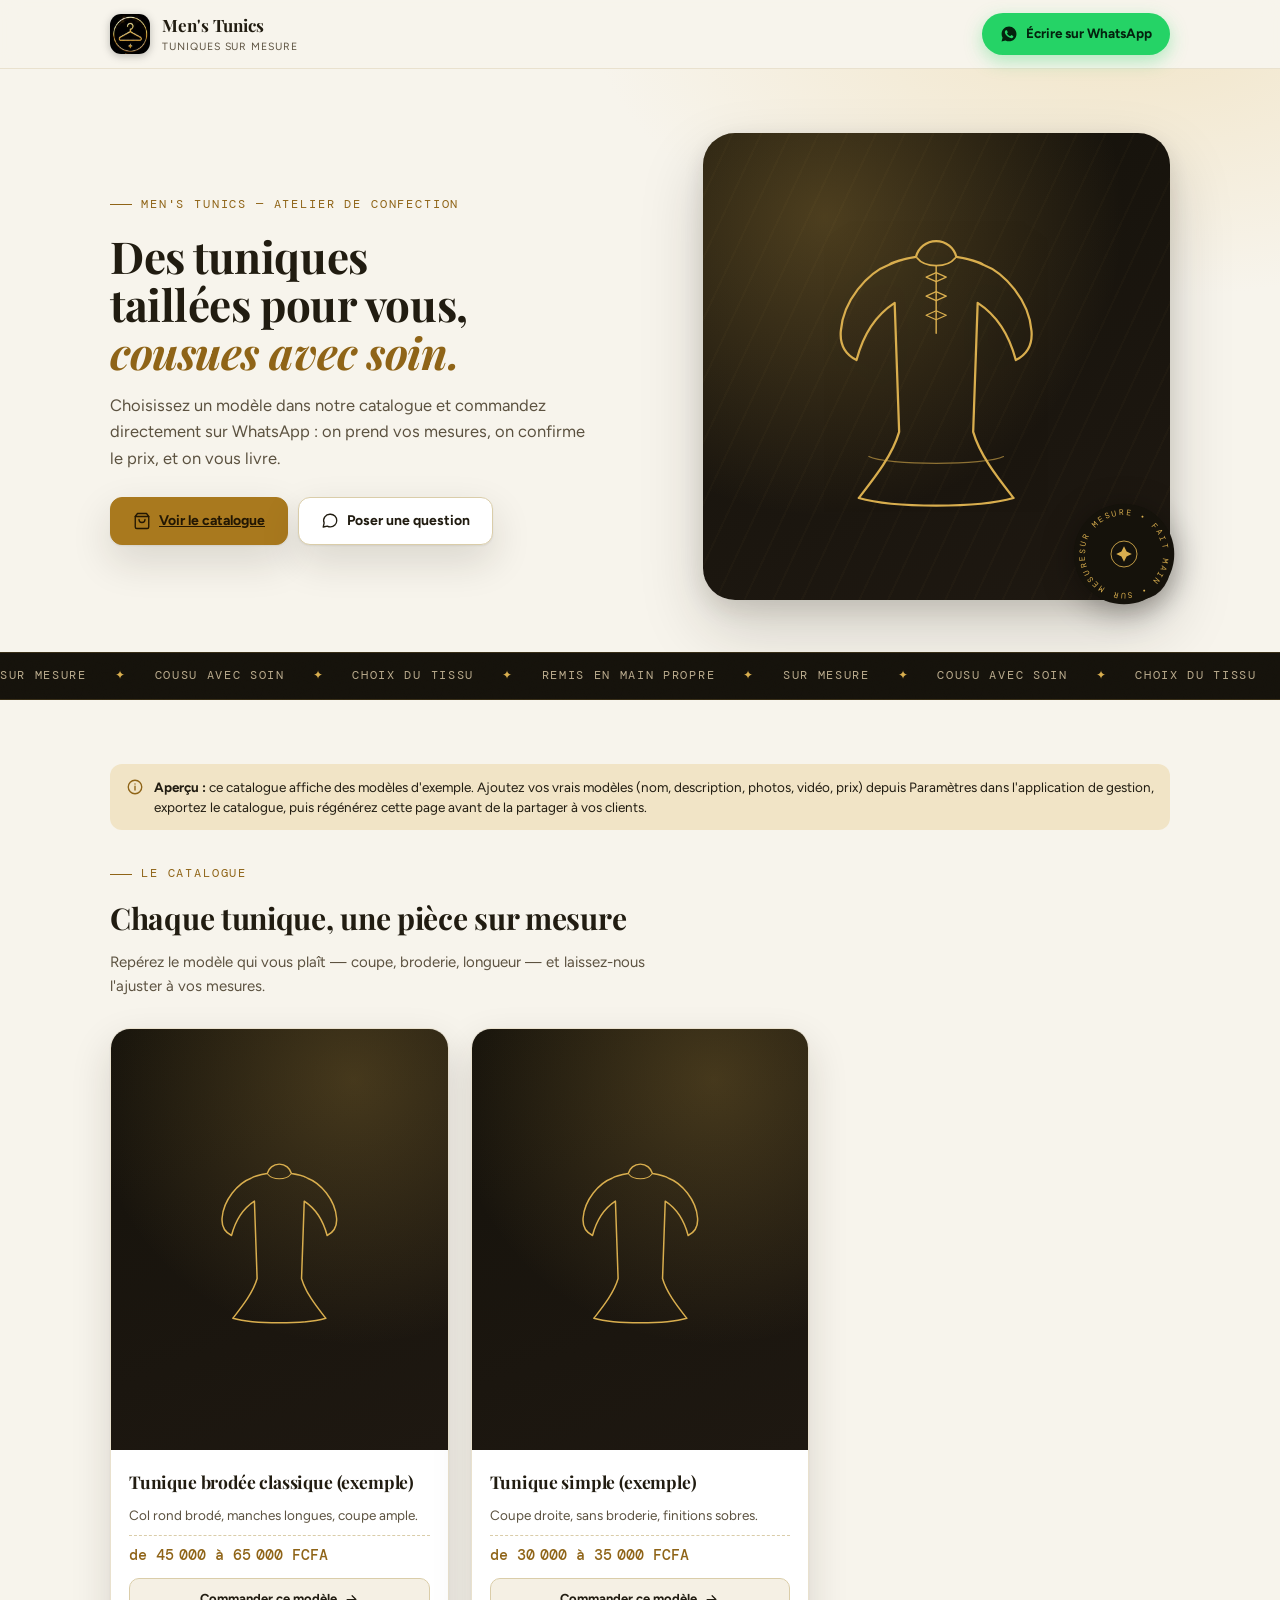
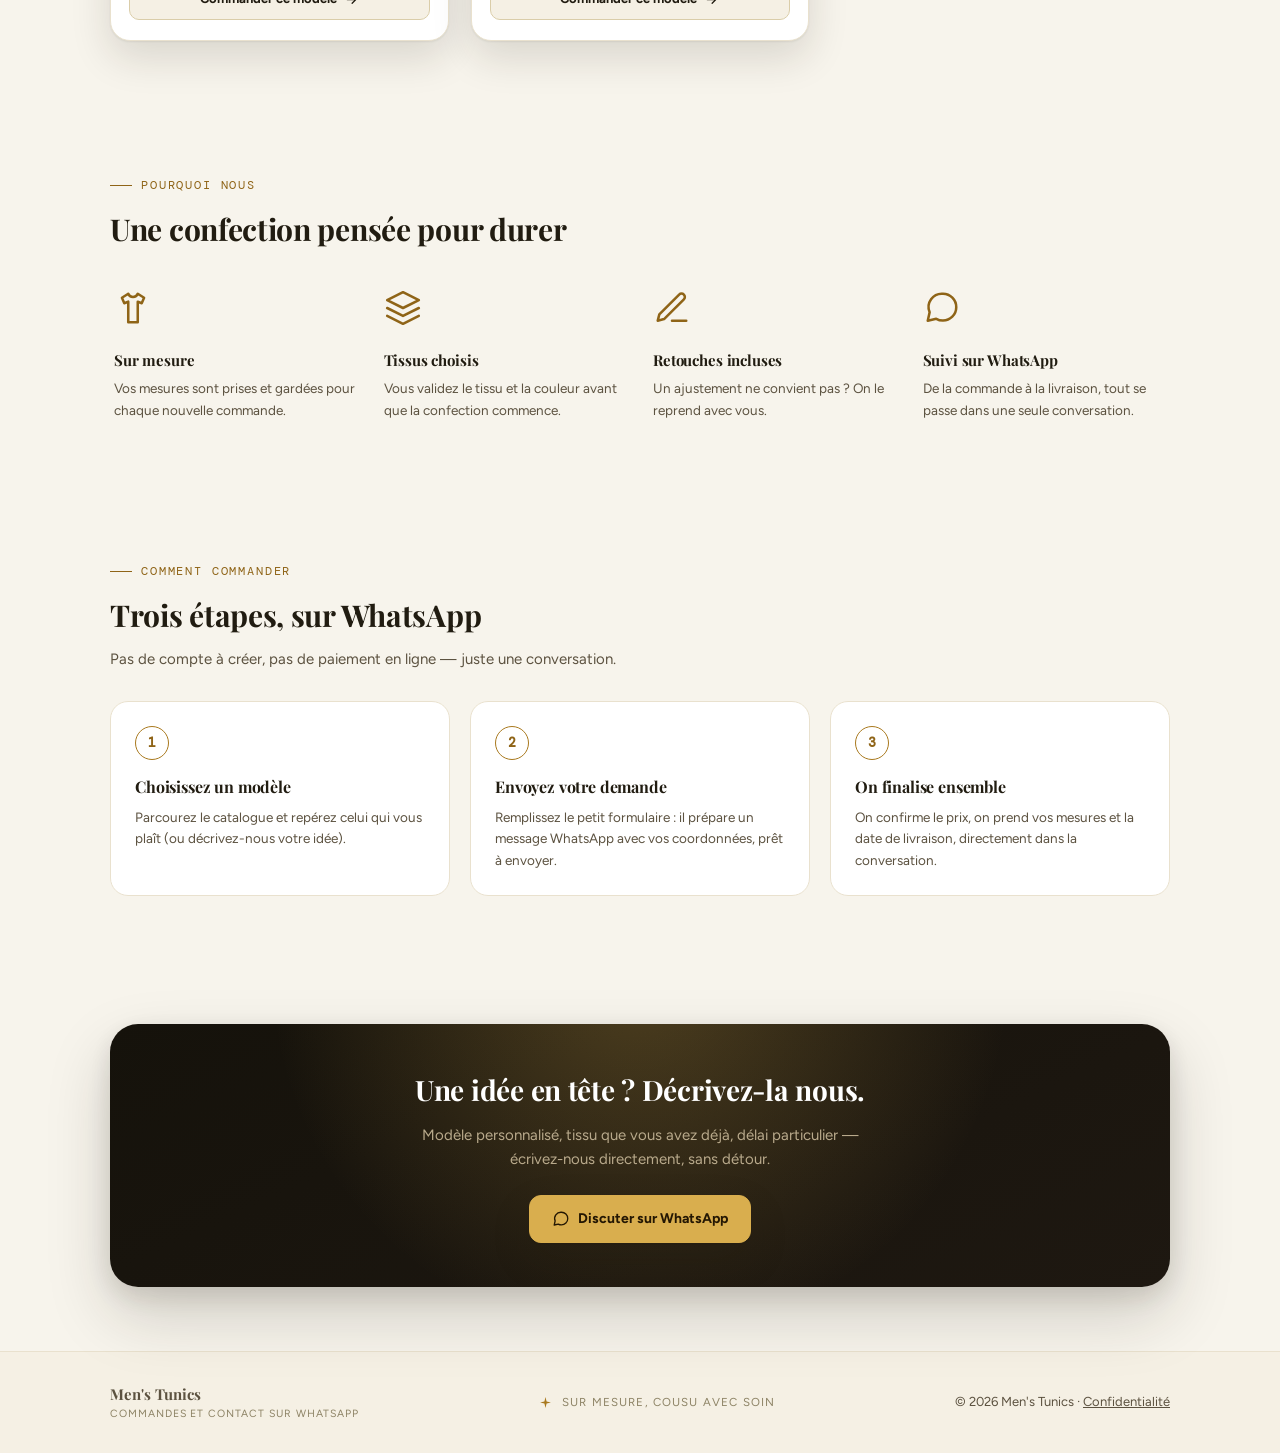
==== commit 80d9d095: "Fix duplicate google-site-verification meta tag" ====
--- a/index.html
+++ b/index.html
@@ -2,6 +2,7 @@
 <html lang="fr">
 <head>
 <meta charset="utf-8">
+<meta name="google-site-verification" content="r14WISEecHf7fl9Pkh3ZilUcinnhT2VSN7s3563Bkqk" />
 <meta name="viewport" content="width=device-width,initial-scale=1,viewport-fit=cover">
 <meta name="color-scheme" content="light dark">
 <title>Boutique Men's Tunics</title>
